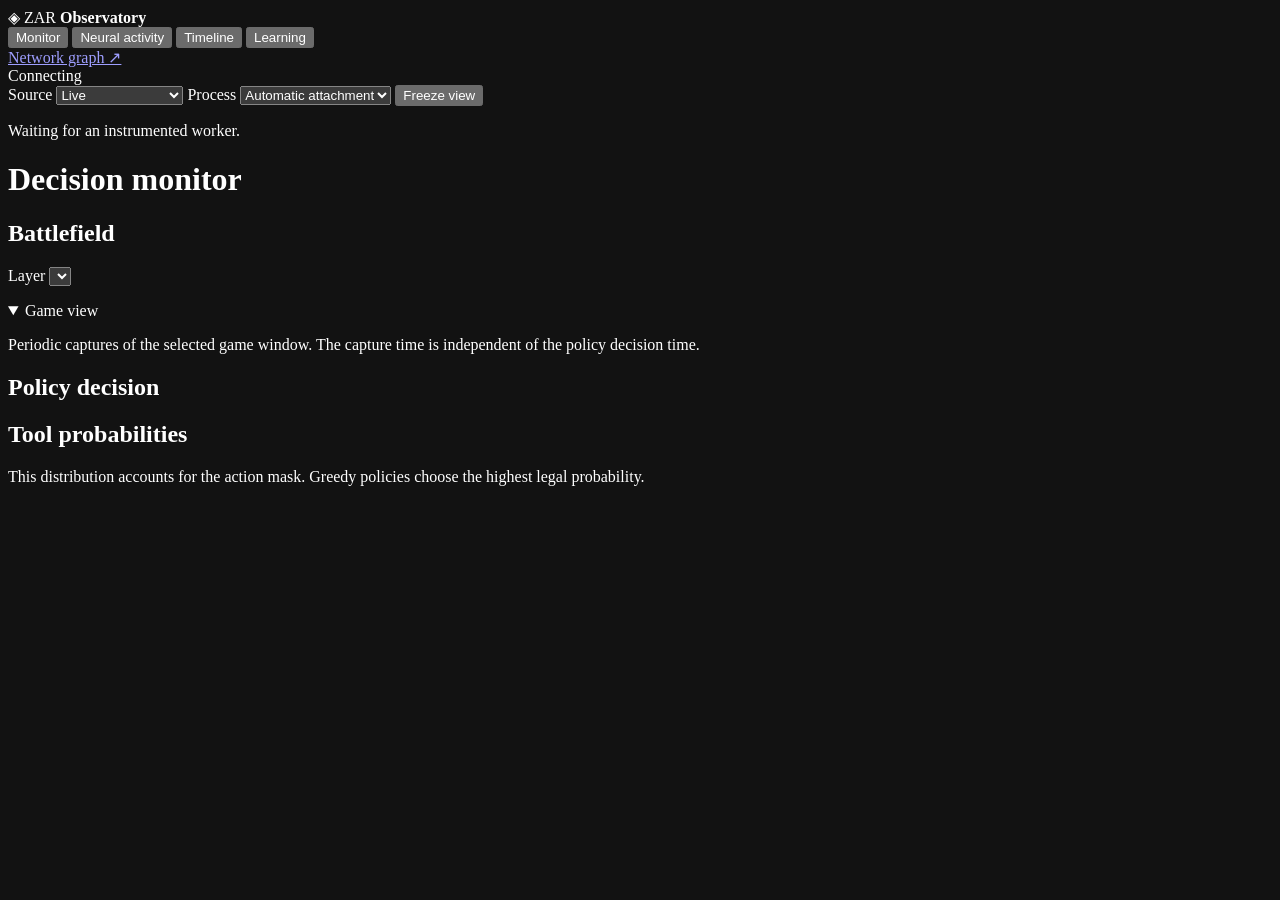
==== visualizer/public/observatory.html @ 24da70ca "feat: expand the observatory game view by default Co-authored-by: agent-notmike101[bot] <337478082+a" ====
<!doctype html>
<html lang="en">
<head>
  <meta charset="utf-8">
  <meta name="viewport" content="width=device-width, initial-scale=1">
  <meta name="color-scheme" content="dark">
  <title>ZAR Observatory</title>
  <link rel="icon" href="data:,">
  <link rel="stylesheet" href="/observatory.css">
  <script src="/observatory.js" type="module"></script>
</head>
<body>
  <header class="header">
    <div class="brand"><span aria-hidden="true">◈</span> ZAR <strong>Observatory</strong></div>
    <nav aria-label="Observatory views">
      <button data-view="monitor" aria-pressed="true">Monitor</button>
      <button data-view="activity" aria-pressed="false">Neural activity</button>
      <button data-view="timeline" aria-pressed="false">Timeline</button>
      <button data-view="learning" aria-pressed="false">Learning</button>
    </nav>
    <a href="/legacy">Network graph ↗</a>
  </header>
  <main>
    <section class="toolbar" aria-label="Stream controls">
      <div class="stream-status"><span id="status" role="status">Connecting</span><span id="age"></span></div>
      <label>Source <select id="mode"><option value="live">Live</option><option value="preview">Synthetic preview</option></select></label>
      <label>Process <select id="stream"><option value="">Automatic attachment</option></select></label>
      <button id="pause" aria-pressed="false">Freeze view</button>
    </section>
    <p id="sample-context" class="context" hidden></p>
    <p id="empty" class="note">Waiting for an instrumented worker.</p>
    <div id="monitor" class="view">
      <h1>Decision monitor</h1>
      <div class="dashboard">
        <section class="panel">
          <div class="panel-head"><h2>Battlefield</h2><label>Layer <select id="map-layer"></select></label></div>
          <p class="note" id="map-description"></p>
          <div id="battlefield" class="battlefield" role="group" aria-label="Policy viewport cells"></div>
          <p id="cell-detail" class="readout" aria-live="polite"></p>
          <div id="slot-distribution"></div>
          <details id="game-view" class="game-view" open>
            <summary>Game view</summary>
            <p class="note">Periodic captures of the selected game window. The capture time is independent of the policy decision time.</p>
            <img id="game-screenshot" alt="Latest capture of the selected ZAR game window" hidden>
            <p id="game-capture-status" class="readout" role="status"></p>
          </details>
        </section>
        <div class="stack">
          <section class="panel"><h2>Policy decision</h2><div id="choice"></div><dl id="identity" class="facts"></dl></section>
          <section class="panel"><h2>Tool probabilities</h2><p class="note">This distribution accounts for the action mask. Greedy policies choose the highest legal probability.</p><div id="tools"></div></section>
        </div>
      </div>
    </div>
    <div id="activity" class="view" hidden>
      <h1>Neural activity</h1>
      <div class="dashboard balanced">
        <section class="panel">
          <div class="panel-head"><h2>Captured activations</h2><label>Layer <select id="activation-layer"><option value="input">Inputs</option><option value="hidden">GRU output</option><option value="memory">Previous memory</option><option value="tool_logits">Tool logits</option><option value="location_logits">Selected tool cell logits</option><option value="value">Expected return</option></select></label></div>
          <p class="note">Activations are numerical values from this decision. Tool logits are scores before masking and converting to probabilities. Cyan is positive, violet is negative.</p>
          <label id="group-control">Input group <select id="feature-group"></select></label>
          <label>Find feature or index <input id="feature-search" type="search" placeholder="e.g. damaged buildings"></label>
          <canvas id="activation-heat" class="heat" tabindex="0" aria-label="Activation heatmap. Use arrow keys to inspect a unit."></canvas>
          <p class="readout" id="activation-detail"></p>
          <div id="feature-list"></div>
          <div class="pager"><button id="feature-prev">Previous</button><span id="feature-page"></span><button id="feature-next">Next</button></div>
        </section>
        <div class="stack">
          <section class="panel">
            <h2>GRU state over time</h2>
            <p class="note">A GRU carries numerical memory between decisions. Columns are observed samples, rows are hidden units. The scale is fixed at −1 to +1. Sequence gaps appear in the timeline.</p>
            <canvas id="memory-heat" class="heat memory" tabindex="0" aria-label="Recurrent state history. Use arrow keys to inspect and Enter to replay."></canvas>
            <p id="memory-detail" class="readout"></p>
          </section>
          <section class="panel">
            <h2>Learned weights</h2>
            <p class="note">Weights are learned coefficients. GRU reset, update, and candidate matrices use separate input and recurrent coefficients. Campaign specialists can also change the final action logits.</p>
            <div class="weight-controls">
              <label>Matrix <select id="matrix"></select></label>
              <label>First row <input id="weight-row" type="number" min="0" value="0" required></label>
              <label>First column <input id="weight-column" type="number" min="0" value="0" required></label>
              <button id="load-weights">Inspect tile</button>
            </div>
            <p id="matrix-note" class="note"></p>
            <canvas id="weight-heat" class="heat" tabindex="0" aria-label="Weight tile. Use arrow keys to inspect a coefficient." hidden></canvas>
            <p id="weight-detail" class="readout"></p>
          </section>
        </div>
      </div>
    </div>
    <div id="timeline" class="view" hidden>
      <h1>Decision timeline</h1>
      <div class="dashboard balanced">
        <section class="panel">
          <div class="panel-head"><h2>Observed samples</h2><button id="follow">Follow latest</button></div>
          <p class="note">Up to 50 samples for this stream. The observer samples inference and the server retains what it sees. Sequence gaps count missed publications.</p>
          <div id="events" class="events"></div>
        </section>
        <section class="panel">
          <h2>Replay and compare</h2>
          <p id="replay-status" role="status"></p>
          <div class="toolbar inline"><button id="open-replay">Inspect in monitor</button><label>Compare against <select id="compare"></select></label></div>
          <div id="comparison"></div>
        </section>
      </div>
    </div>
    <div id="learning" class="view" hidden>
      <h1>Learning and campaign</h1>
      <section class="panel">
        <div class="panel-head"><h2>Recorded results</h2><button id="refresh-learning">Refresh results</button></div>
        <p class="note">Civilian save rates come from the episode result. A qualifying win requires a game win and at least 35% saved. PPO reward measures the training objective and includes infection costs.</p>
        <div class="toolbar inline">
          <label>Dataset <select id="learning-dataset"><option value="campaign">Campaign search</option><option value="ppo">PPO history</option></select></label>
          <label id="learning-run-control">Search run <select id="learning-run"></select></label>
          <label>Cohort <select id="learning-cohort"></select></label>
          <label>Board start <select id="learning-start"></select></label>
          <label>Stage <select id="learning-stage"></select></label>
        </div>
        <div id="learning-results"></div>
      </section>
    </div>
  </main>
</body>
</html>
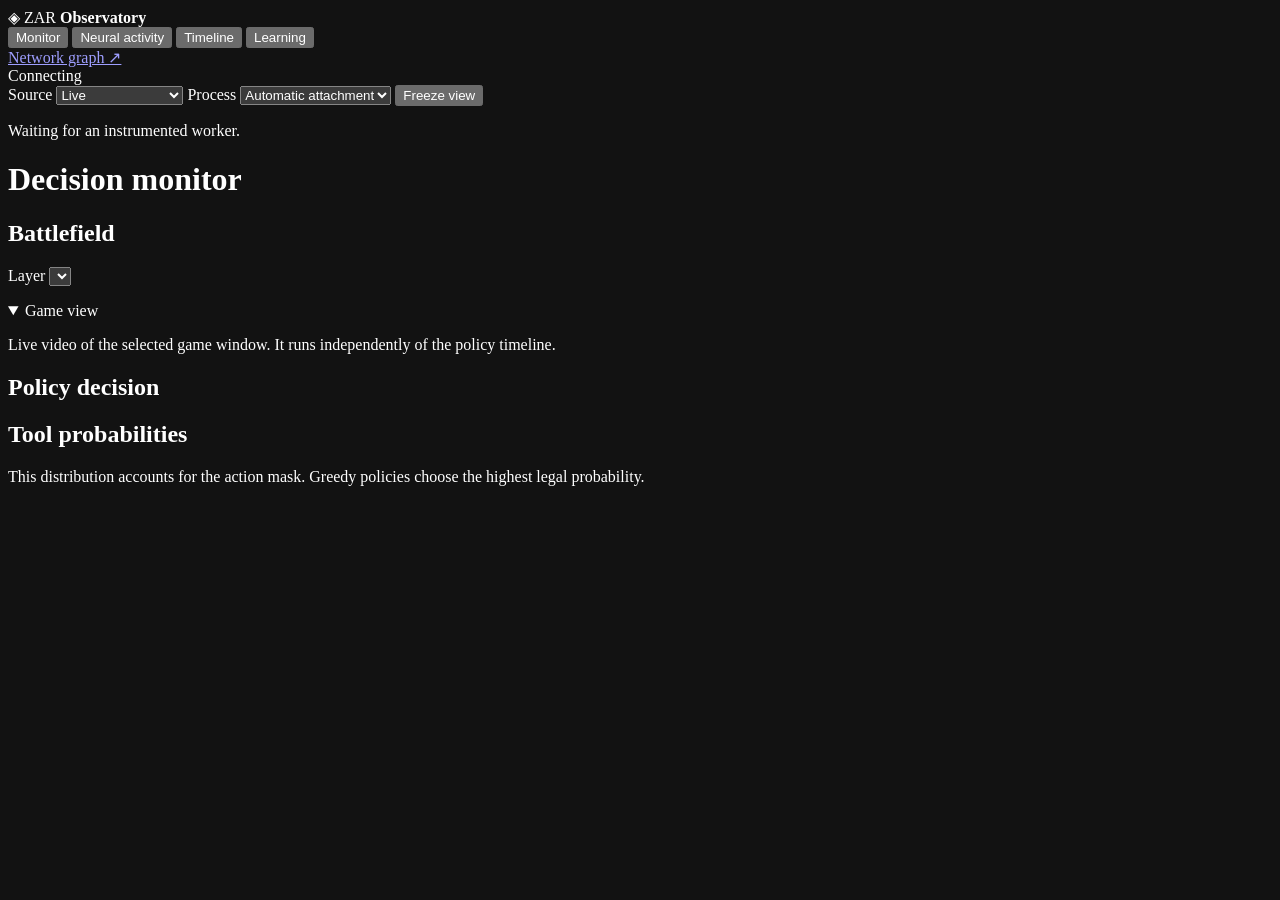
==== commit 8ea267d7: "feat: stream low-latency game video in the observatory Co-authored-by: agent-notmike101[bot] <337478" ====
--- a/visualizer/public/observatory.html
+++ b/visualizer/public/observatory.html
@@ -40,7 +40,8 @@
           <div id="slot-distribution"></div>
           <details id="game-view" class="game-view" open>
             <summary>Game view</summary>
-            <p class="note">Periodic captures of the selected game window. The capture time is independent of the policy decision time.</p>
+            <p class="note">Live video of the selected game window. It runs independently of the policy timeline.</p>
+            <video id="game-video" autoplay muted playsinline aria-label="Live ZAR game window" hidden></video>
             <img id="game-screenshot" alt="Latest capture of the selected ZAR game window" hidden>
             <p id="game-capture-status" class="readout" role="status"></p>
           </details>
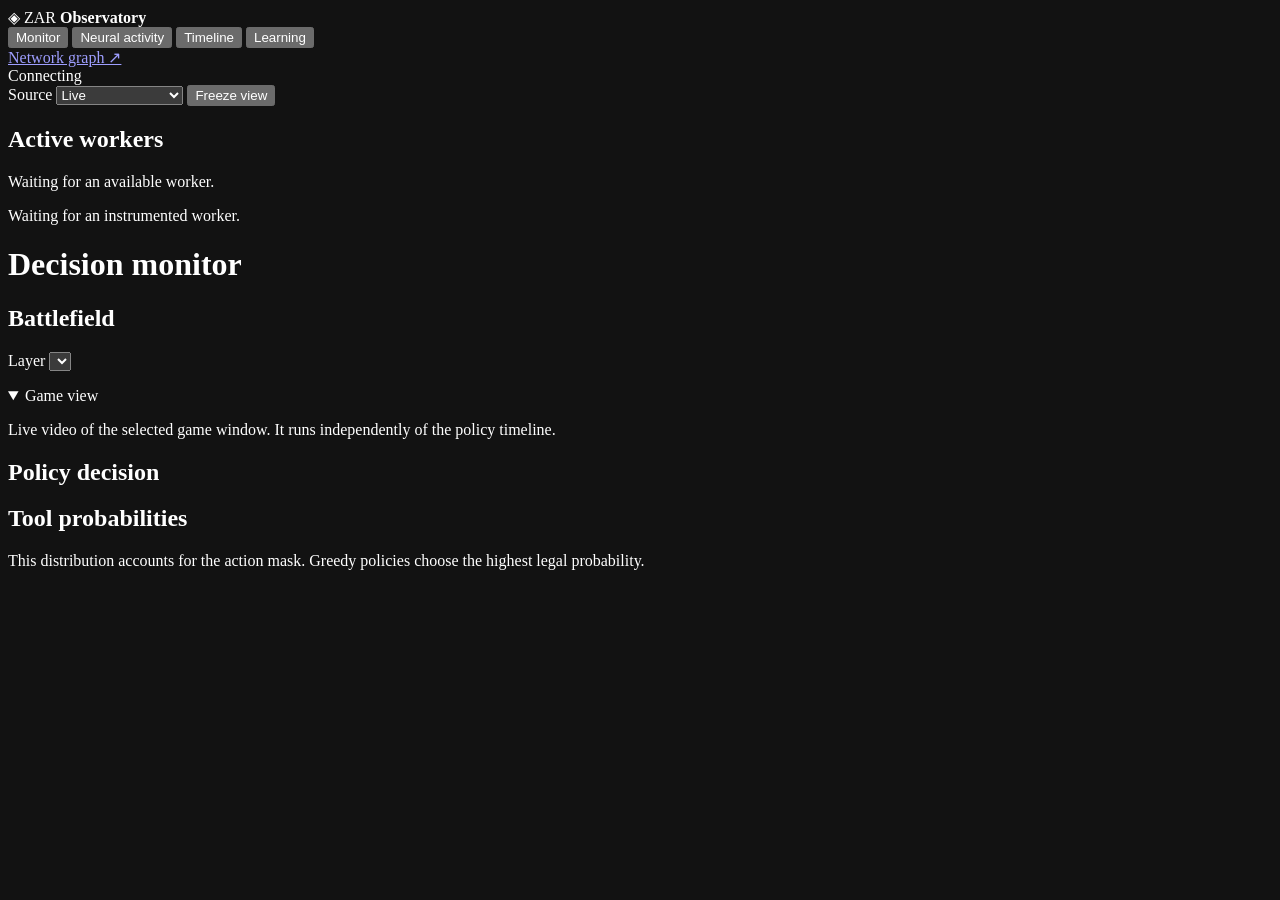
==== commit d60cdb22: "feat: add a live observatory worker diagram Co-authored-by: agent-notmike101[bot] <337478082+agent-n" ====
--- a/visualizer/public/observatory.html
+++ b/visualizer/public/observatory.html
@@ -24,8 +24,12 @@
     <section class="toolbar" aria-label="Stream controls">
       <div class="stream-status"><span id="status" role="status">Connecting</span><span id="age"></span></div>
       <label>Source <select id="mode"><option value="live">Live</option><option value="preview">Synthetic preview</option></select></label>
-      <label>Process <select id="stream"><option value="">Automatic attachment</option></select></label>
       <button id="pause" aria-pressed="false">Freeze view</button>
+    </section>
+    <section class="worker-diagram" aria-labelledby="workers-heading">
+      <h2 id="workers-heading">Active workers</h2>
+      <div id="worker-nodes" class="worker-nodes" role="group" aria-label="Choose a worker"></div>
+      <p id="worker-empty" class="note">Waiting for an available worker.</p>
     </section>
     <p id="sample-context" class="context" hidden></p>
     <p id="empty" class="note">Waiting for an instrumented worker.</p>
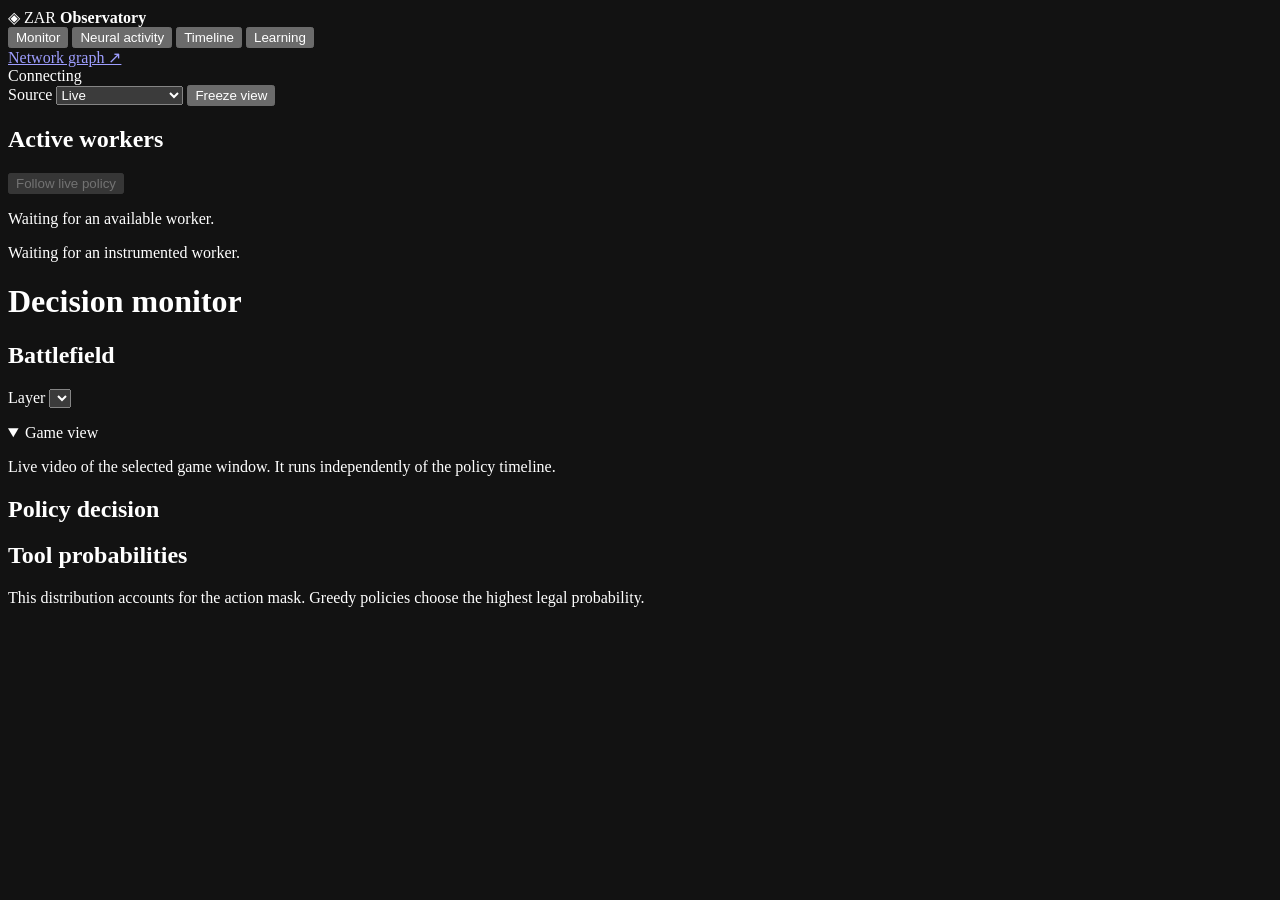
==== commit 013a31f5: "fix: follow publishing workers from the observatory diagram Co-authored-by: agent-notmike101[bot] <3" ====
--- a/visualizer/public/observatory.html
+++ b/visualizer/public/observatory.html
@@ -27,7 +27,8 @@
       <button id="pause" aria-pressed="false">Freeze view</button>
     </section>
     <section class="worker-diagram" aria-labelledby="workers-heading">
-      <h2 id="workers-heading">Active workers</h2>
+      <div class="panel-head"><h2 id="workers-heading">Active workers</h2>
+        <button id="follow-policy" type="button" disabled>Follow live policy</button></div>
       <div id="worker-nodes" class="worker-nodes" role="group" aria-label="Choose a worker"></div>
       <p id="worker-empty" class="note">Waiting for an available worker.</p>
     </section>
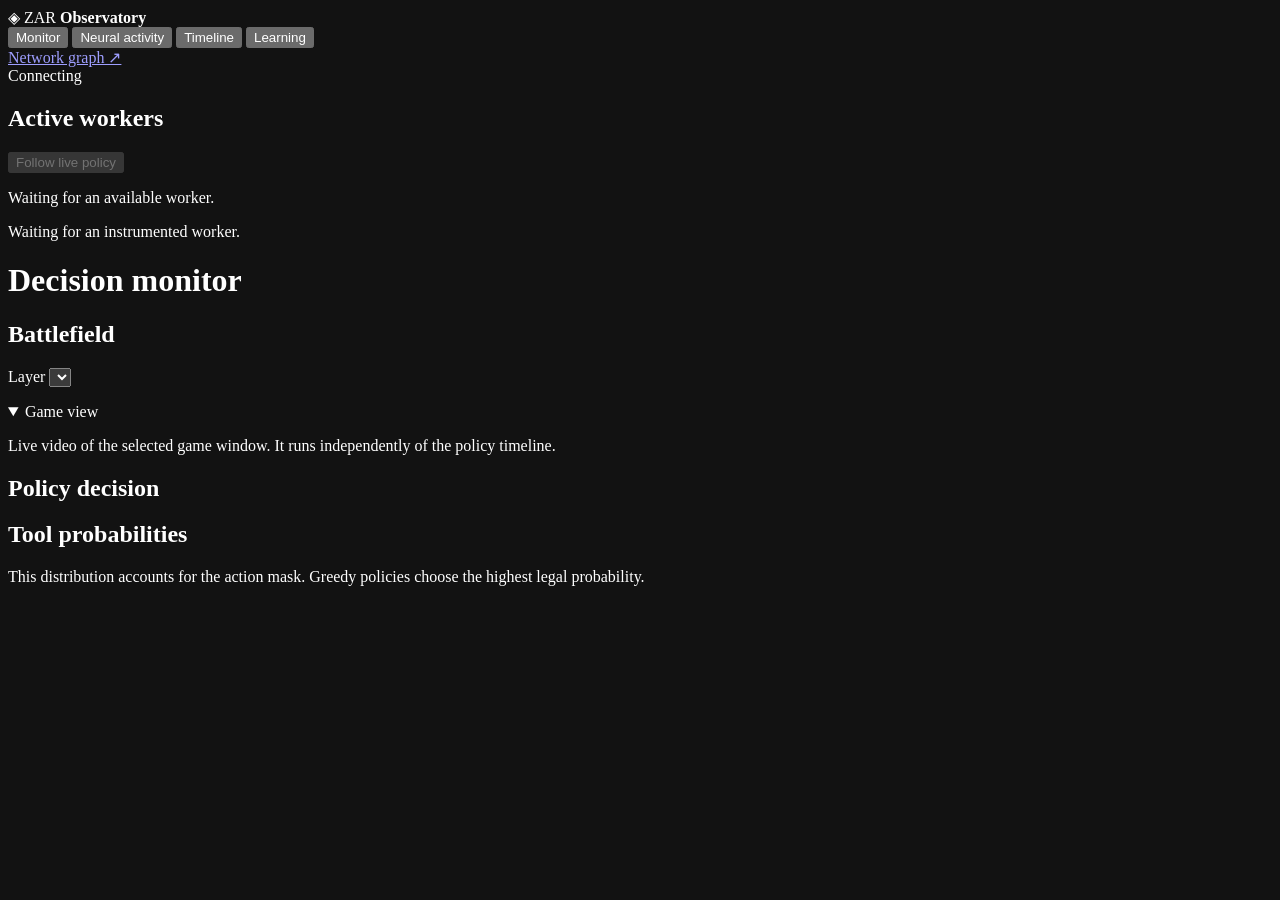
==== commit 878d5e7b: "refactor: simplify observatory live controls Co-authored-by: agent-notmike101[bot] <337478082+agent-" ====
--- a/visualizer/public/observatory.html
+++ b/visualizer/public/observatory.html
@@ -21,12 +21,10 @@
     <a href="/legacy">Network graph ↗</a>
   </header>
   <main>
-    <section class="toolbar" aria-label="Stream controls">
+    <section class="toolbar" aria-label="Stream status">
       <div class="stream-status"><span id="status" role="status">Connecting</span><span id="age"></span></div>
-      <label>Source <select id="mode"><option value="live">Live</option><option value="preview">Synthetic preview</option></select></label>
-      <button id="pause" aria-pressed="false">Freeze view</button>
     </section>
-    <section class="worker-diagram" aria-labelledby="workers-heading">
+    <section id="worker-diagram" class="worker-diagram" aria-labelledby="workers-heading">
       <div class="panel-head"><h2 id="workers-heading">Active workers</h2>
         <button id="follow-policy" type="button" disabled>Follow live policy</button></div>
       <div id="worker-nodes" class="worker-nodes" role="group" aria-label="Choose a worker"></div>
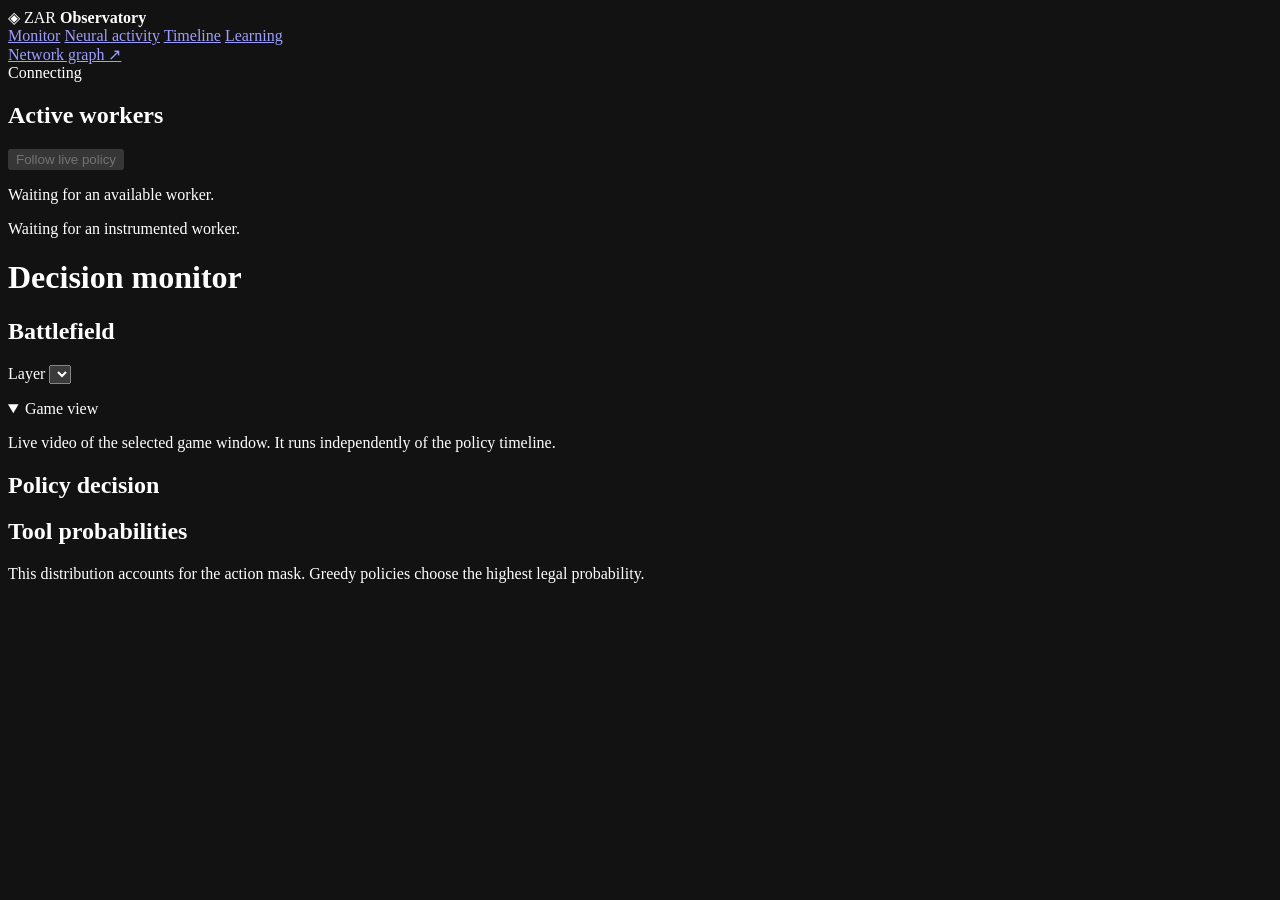
==== commit 045cc830: "feat: add shareable observatory page links Co-authored-by: agent-notmike101[bot] <337478082+agent-no" ====
--- a/visualizer/public/observatory.html
+++ b/visualizer/public/observatory.html
@@ -13,10 +13,10 @@
   <header class="header">
     <div class="brand"><span aria-hidden="true">◈</span> ZAR <strong>Observatory</strong></div>
     <nav aria-label="Observatory views">
-      <button data-view="monitor" aria-pressed="true">Monitor</button>
-      <button data-view="activity" aria-pressed="false">Neural activity</button>
-      <button data-view="timeline" aria-pressed="false">Timeline</button>
-      <button data-view="learning" aria-pressed="false">Learning</button>
+      <a href="#/monitor" data-view="monitor" aria-current="page">Monitor</a>
+      <a href="#/activity" data-view="activity">Neural activity</a>
+      <a href="#/timeline" data-view="timeline">Timeline</a>
+      <a href="#/learning" data-view="learning">Learning</a>
     </nav>
     <a href="/legacy">Network graph ↗</a>
   </header>
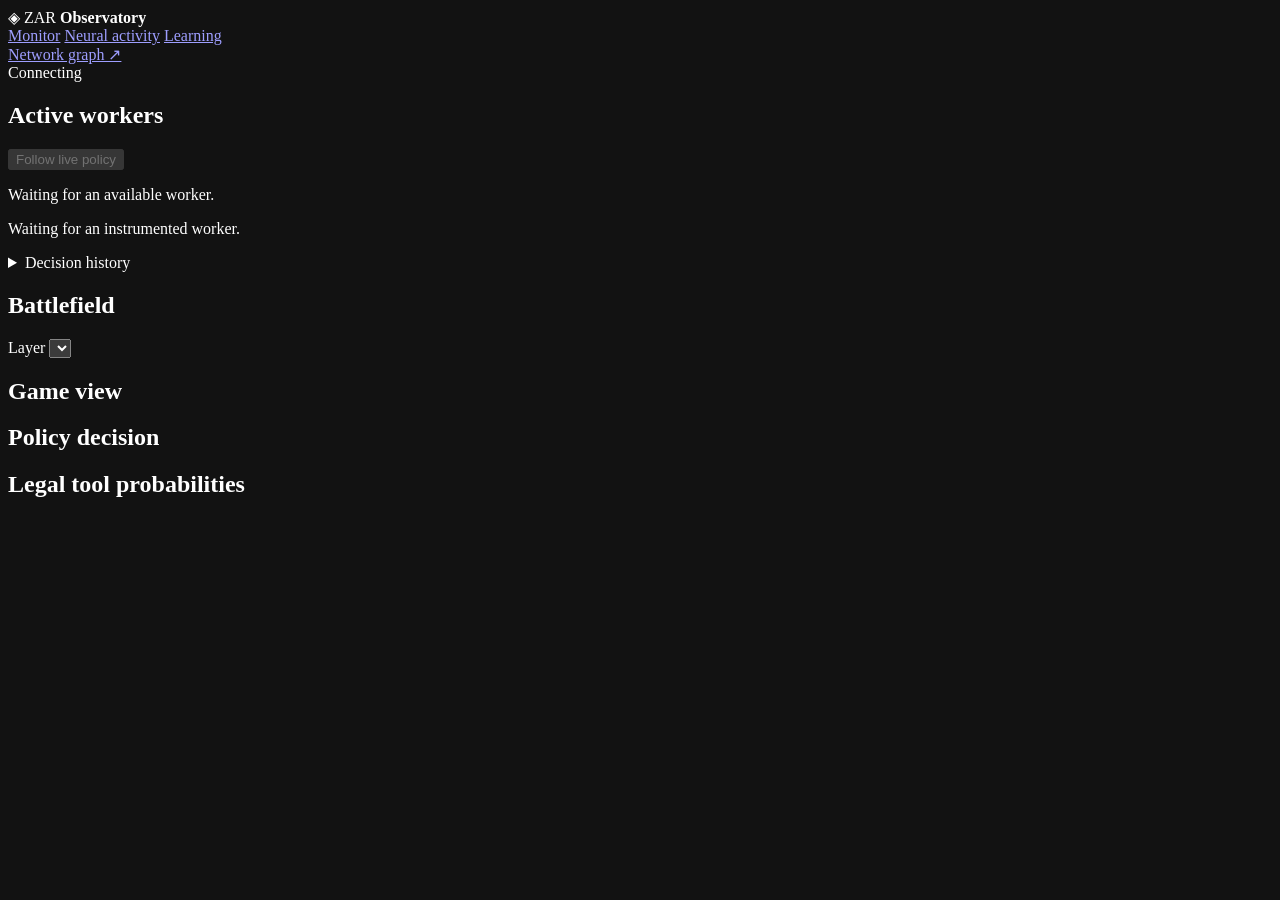
==== commit f7f6e0a5: "feat: compact the Observatory and move history into Monitor Co-authored-by: agent-notmike101[bot] <3" ====
--- a/visualizer/public/observatory.html
+++ b/visualizer/public/observatory.html
@@ -15,7 +15,6 @@
     <nav aria-label="Observatory views">
       <a href="#/monitor" data-view="monitor" aria-current="page">Monitor</a>
       <a href="#/activity" data-view="activity">Neural activity</a>
-      <a href="#/timeline" data-view="timeline">Timeline</a>
       <a href="#/learning" data-view="learning">Learning</a>
     </nav>
     <a href="/legacy">Network graph ↗</a>
@@ -33,7 +32,20 @@
     <p id="sample-context" class="context" hidden></p>
     <p id="empty" class="note">Waiting for an instrumented worker.</p>
     <div id="monitor" class="view">
-      <h1>Decision monitor</h1>
+      <details id="history" class="panel">
+        <summary>Decision history</summary>
+        <div class="dashboard balanced">
+          <section>
+            <div class="panel-head"><h2>Sampled decisions</h2><button id="follow">Follow latest</button></div>
+            <div id="events" class="events"></div>
+          </section>
+          <section>
+            <p id="replay-status" role="status"></p>
+            <label>Compare with <select id="compare"></select></label>
+            <div id="comparison"></div>
+          </section>
+        </div>
+      </details>
       <div class="dashboard">
         <section class="panel">
           <div class="panel-head"><h2>Battlefield</h2><label>Layer <select id="map-layer"></select></label></div>
@@ -41,26 +53,24 @@
           <div id="battlefield" class="battlefield" role="group" aria-label="Policy viewport cells"></div>
           <p id="cell-detail" class="readout" aria-live="polite"></p>
           <div id="slot-distribution"></div>
-          <details id="game-view" class="game-view" open>
-            <summary>Game view</summary>
-            <p class="note">Live video of the selected game window. It runs independently of the policy timeline.</p>
+          <section id="game-view" class="game-view" aria-labelledby="game-view-heading">
+            <h2 id="game-view-heading">Game view</h2>
             <video id="game-video" autoplay muted playsinline aria-label="Live ZAR game window" hidden></video>
             <img id="game-screenshot" alt="Latest capture of the selected ZAR game window" hidden>
             <p id="game-capture-status" class="readout" role="status"></p>
-          </details>
+          </section>
         </section>
         <div class="stack">
           <section class="panel"><h2>Policy decision</h2><div id="choice"></div><dl id="identity" class="facts"></dl></section>
-          <section class="panel"><h2>Tool probabilities</h2><p class="note">This distribution accounts for the action mask. Greedy policies choose the highest legal probability.</p><div id="tools"></div></section>
+          <section class="panel"><h2>Legal tool probabilities</h2><div id="tools"></div></section>
         </div>
       </div>
     </div>
     <div id="activity" class="view" hidden>
-      <h1>Neural activity</h1>
       <div class="dashboard balanced">
         <section class="panel">
           <div class="panel-head"><h2>Captured activations</h2><label>Layer <select id="activation-layer"><option value="input">Inputs</option><option value="hidden">GRU output</option><option value="memory">Previous memory</option><option value="tool_logits">Tool logits</option><option value="location_logits">Selected tool cell logits</option><option value="value">Expected return</option></select></label></div>
-          <p class="note">Activations are numerical values from this decision. Tool logits are scores before masking and converting to probabilities. Cyan is positive, violet is negative.</p>
+          <p class="note">Cyan + · violet − · logits before masking</p>
           <label id="group-control">Input group <select id="feature-group"></select></label>
           <label>Find feature or index <input id="feature-search" type="search" placeholder="e.g. damaged buildings"></label>
           <canvas id="activation-heat" class="heat" tabindex="0" aria-label="Activation heatmap. Use arrow keys to inspect a unit."></canvas>
@@ -71,13 +81,12 @@
         <div class="stack">
           <section class="panel">
             <h2>GRU state over time</h2>
-            <p class="note">A GRU carries numerical memory between decisions. Columns are observed samples, rows are hidden units. The scale is fixed at −1 to +1. Sequence gaps appear in the timeline.</p>
+            <p class="note">Rows: units · columns: samples · scale: −1 to +1</p>
             <canvas id="memory-heat" class="heat memory" tabindex="0" aria-label="Recurrent state history. Use arrow keys to inspect and Enter to replay."></canvas>
             <p id="memory-detail" class="readout"></p>
           </section>
           <section class="panel">
             <h2>Learned weights</h2>
-            <p class="note">Weights are learned coefficients. GRU reset, update, and candidate matrices use separate input and recurrent coefficients. Campaign specialists can also change the final action logits.</p>
             <div class="weight-controls">
               <label>Matrix <select id="matrix"></select></label>
               <label>First row <input id="weight-row" type="number" min="0" value="0" required></label>
@@ -91,27 +100,10 @@
         </div>
       </div>
     </div>
-    <div id="timeline" class="view" hidden>
-      <h1>Decision timeline</h1>
-      <div class="dashboard balanced">
-        <section class="panel">
-          <div class="panel-head"><h2>Observed samples</h2><button id="follow">Follow latest</button></div>
-          <p class="note">Up to 50 samples for this stream. The observer samples inference and the server retains what it sees. Sequence gaps count missed publications.</p>
-          <div id="events" class="events"></div>
-        </section>
-        <section class="panel">
-          <h2>Replay and compare</h2>
-          <p id="replay-status" role="status"></p>
-          <div class="toolbar inline"><button id="open-replay">Inspect in monitor</button><label>Compare against <select id="compare"></select></label></div>
-          <div id="comparison"></div>
-        </section>
-      </div>
-    </div>
     <div id="learning" class="view" hidden>
-      <h1>Learning and campaign</h1>
       <section class="panel">
         <div class="panel-head"><h2>Recorded results</h2><button id="refresh-learning">Refresh results</button></div>
-        <p class="note">Civilian save rates come from the episode result. A qualifying win requires a game win and at least 35% saved. PPO reward measures the training objective and includes infection costs.</p>
+        <p class="note">Qualifying win: game win with ≥35% saved.</p>
         <div class="toolbar inline">
           <label>Dataset <select id="learning-dataset"><option value="campaign">Campaign search</option><option value="ppo">PPO history</option></select></label>
           <label id="learning-run-control">Search run <select id="learning-run"></select></label>
